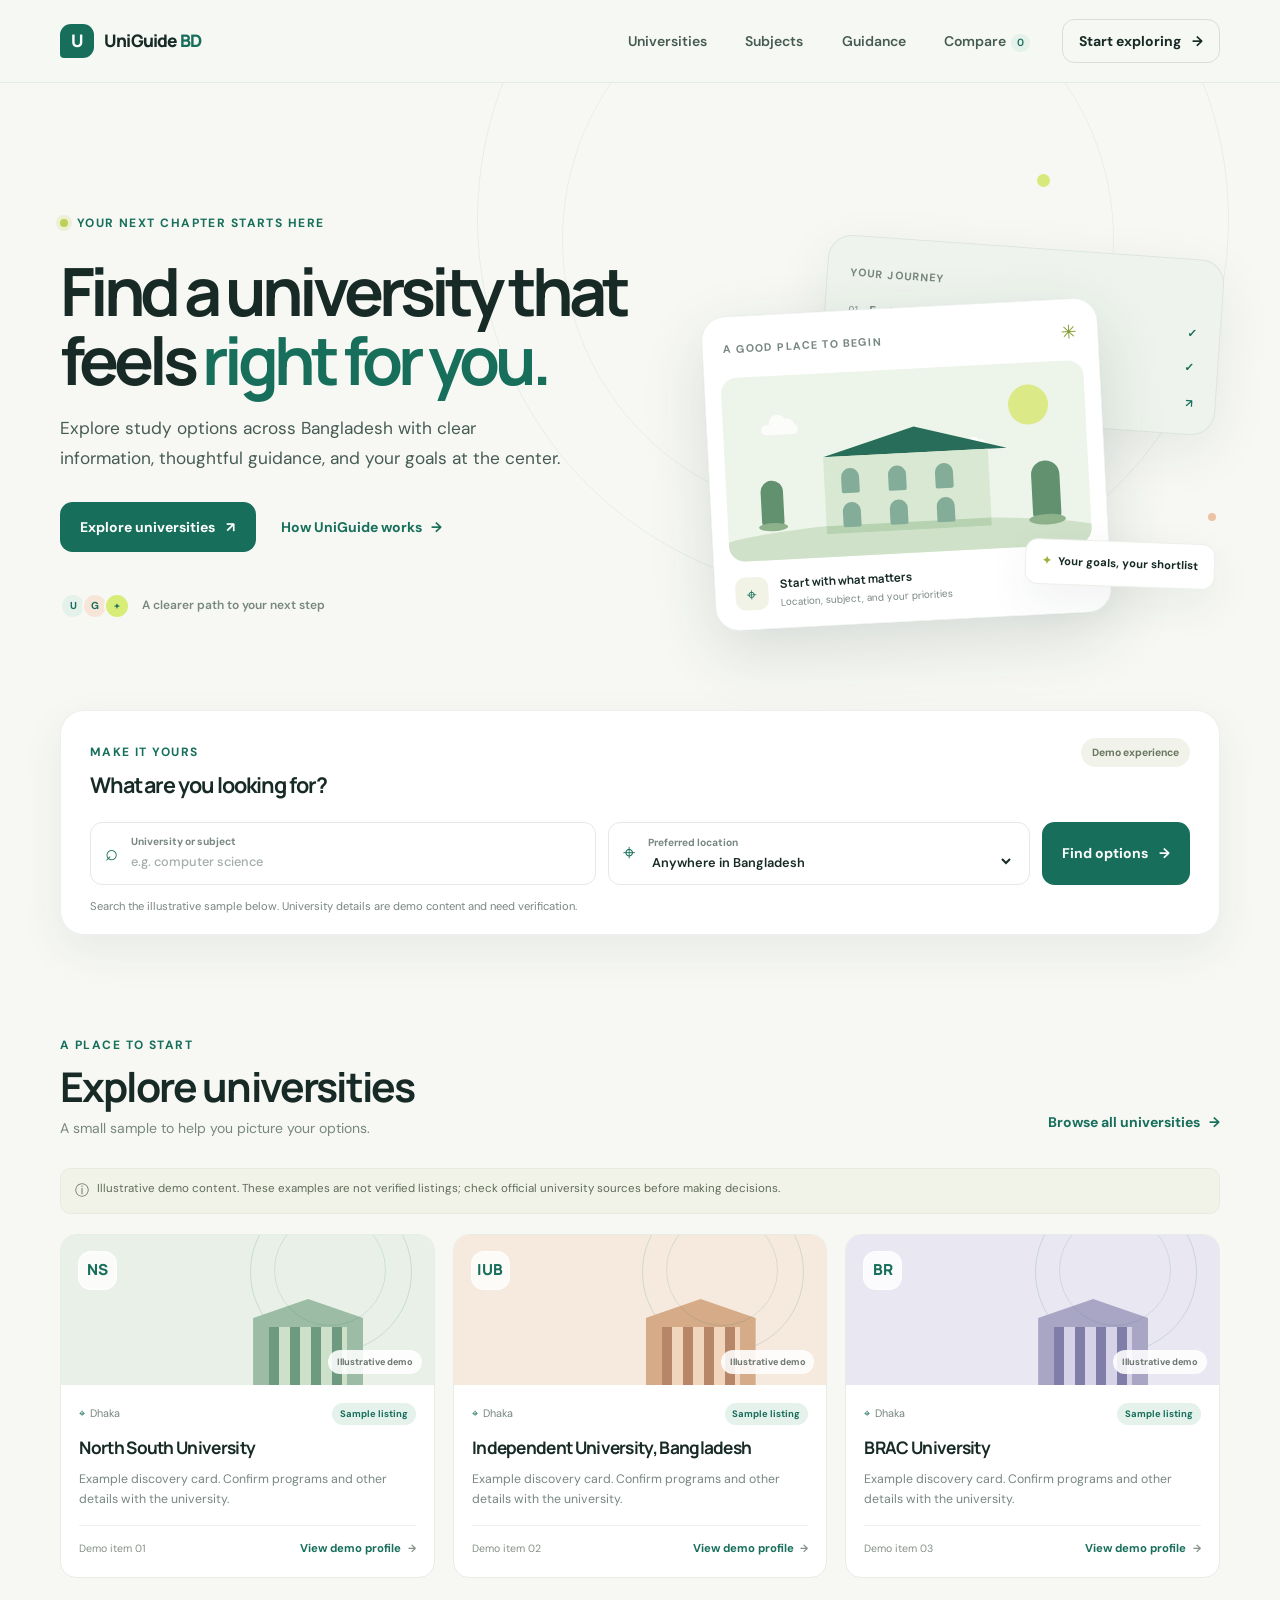
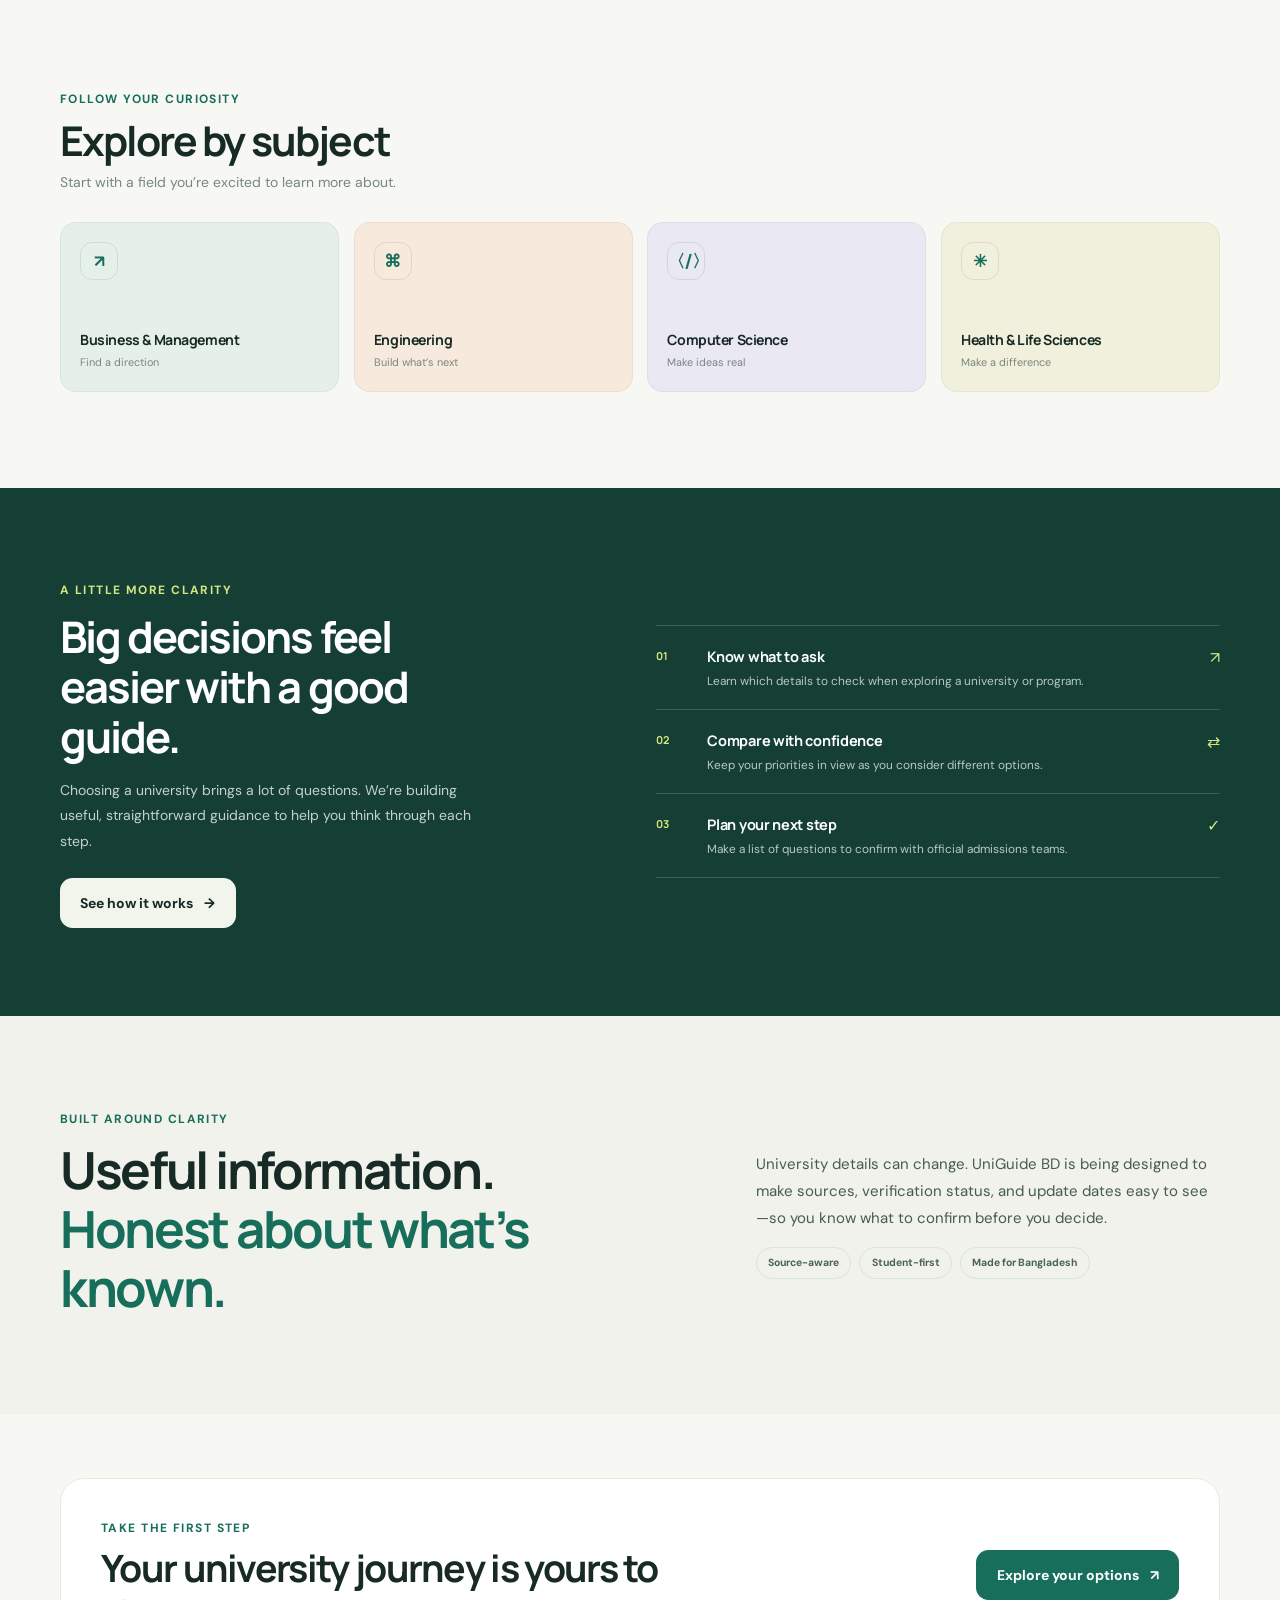
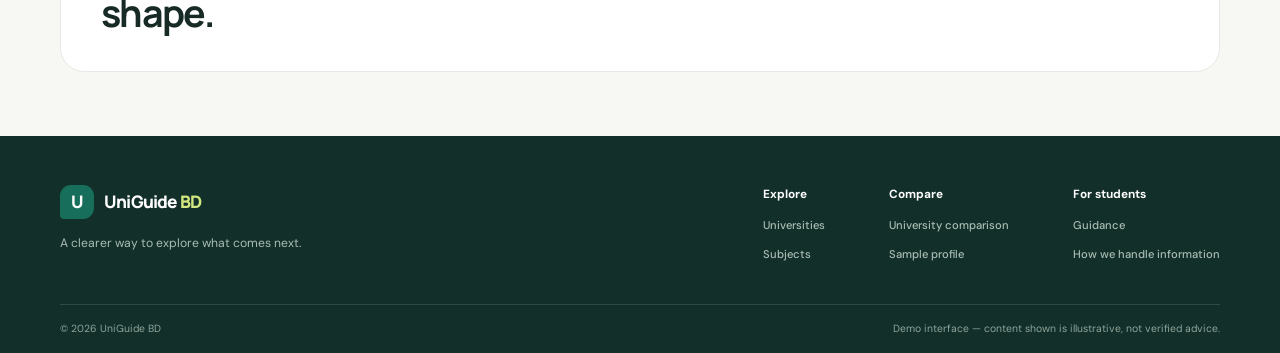
==== public/index.html @ fe30b43d "Build UniGuide BD public frontend Co-authored-by: Copilot <223556219+Copilot@users.noreply.github.co" ====
<!doctype html>
<html lang="en">
<head>
  <meta charset="utf-8">
  <meta name="viewport" content="width=device-width, initial-scale=1">
  <meta name="description" content="Explore Bangladesh private universities, compare study options, and find guidance for your next step.">
  <meta name="theme-color" content="#f7f8f4">
  <meta property="og:title" content="UniGuide BD — Find your university fit">
  <meta property="og:description" content="A clearer way to explore university and study options in Bangladesh.">
  <meta property="og:type" content="website">
  <title>UniGuide BD — Find your university fit</title>
  <link rel="preconnect" href="https://fonts.googleapis.com">
  <link rel="preconnect" href="https://fonts.gstatic.com" crossorigin>
  <link href="https://fonts.googleapis.com/css2?family=DM+Sans:wght@400;500;600;700&family=Manrope:wght@400;500;600;700;800&display=swap" rel="stylesheet">
  <link rel="stylesheet" href="assets/css/design-system.css">
  <link rel="stylesheet" href="assets/css/site.css">
  <script src="assets/js/shared.js" defer></script>
  <script src="assets/js/data.js" defer></script>
  <script src="assets/js/app.js" defer></script>
</head>
<body>
  <a class="skip-link" href="#main">Skip to content</a>
  <header class="site-header">
    <div class="container header-inner">
      <a class="brand" href="index.html" aria-label="UniGuide BD home">
        <span class="brand-mark" aria-hidden="true">U</span>
        <span>UniGuide<span class="brand-country"> BD</span></span>
      </a>
      <button class="menu-toggle" type="button" aria-expanded="false" aria-controls="primary-nav">
        <span class="sr-only">Toggle navigation</span>
        <span class="menu-lines" aria-hidden="true"></span>
      </button>
      <nav class="primary-nav" id="primary-nav" aria-label="Main navigation">
        <a href="universities.html">Universities</a>
        <a href="#subjects">Subjects</a>
        <a href="#guidance">Guidance</a>
        <a href="compare.html">Compare <span class="compare-count" data-compare-count>0</span></a>
      </nav>
      <a class="button button-small button-outline header-action" href="universities.html">Start exploring <span aria-hidden="true">→</span></a>
    </div>
  </header>

  <main id="main">
    <section class="hero">
      <div class="hero-orb hero-orb-one" aria-hidden="true"></div>
      <div class="hero-orb hero-orb-two" aria-hidden="true"></div>
      <div class="container hero-layout">
        <div class="hero-copy">
          <div class="eyebrow"><span class="eyebrow-dot"></span> Your next chapter starts here</div>
          <h1>Find a university that feels <span>right for you.</span></h1>
          <p class="hero-description">Explore study options across Bangladesh with clear information, thoughtful guidance, and your goals at the center.</p>
          <div class="hero-actions">
            <a class="button button-primary" href="universities.html">Explore universities <span aria-hidden="true">↗</span></a>
            <a class="text-link" href="#guidance">How UniGuide works <span aria-hidden="true">→</span></a>
          </div>
          <div class="hero-note">
            <span class="avatar-stack" aria-hidden="true"><i>U</i><i>G</i><i>+</i></span>
            <span>A clearer path to your next step</span>
          </div>
        </div>
        <div class="hero-visual" aria-label="Illustration of a student planning their university journey">
          <div class="visual-card visual-card-back">
            <span class="visual-label">Your journey</span>
            <div class="journey-step"><span class="step-number">01</span><span>Explore options</span><span class="step-check">✓</span></div>
            <div class="journey-step"><span class="step-number">02</span><span>Compare your fit</span><span class="step-check">✓</span></div>
            <div class="journey-step journey-step-current"><span class="step-number">03</span><span>Plan your next move</span><span class="step-arrow">↗</span></div>
          </div>
          <div class="visual-card visual-card-front">
            <div class="visual-topline"><span class="visual-label">A good place to begin</span><span class="sparkle" aria-hidden="true">✳</span></div>
            <div class="campus-art" aria-hidden="true">
              <div class="sun"></div><div class="cloud cloud-one"></div><div class="cloud cloud-two"></div>
              <div class="building"><div class="building-roof"></div><div class="building-main"><i></i><i></i><i></i><i></i><i></i><i></i></div></div>
              <div class="tree tree-one"></div><div class="tree tree-two"></div><div class="ground"></div>
            </div>
            <div class="visual-caption"><span class="caption-icon" aria-hidden="true">⌖</span><span><strong>Start with what matters</strong><small>Location, subject, and your priorities</small></span></div>
          </div>
          <div class="floating-note"><span aria-hidden="true">✦</span> Your goals, your shortlist</div>
        </div>
      </div>
    </section>

    <section class="search-section" id="discover" aria-labelledby="search-title">
      <div class="container">
        <form class="search-panel" id="discovery-search">
          <div class="search-heading">
            <div><span class="section-kicker">Make it yours</span><h2 id="search-title">What are you looking for?</h2></div>
            <span class="demo-badge">Demo experience</span>
          </div>
          <div class="search-fields">
            <label class="search-field">
              <span class="field-icon" aria-hidden="true">⌕</span>
              <span class="field-content"><span class="field-label">University or subject</span><input id="query" name="query" type="search" placeholder="e.g. computer science" autocomplete="off"></span>
            </label>
            <label class="search-field">
              <span class="field-icon" aria-hidden="true">⌖</span>
              <span class="field-content"><span class="field-label">Preferred location</span>
                <select id="location" name="location">
                  <option value="">Anywhere in Bangladesh</option>
                  <option value="Dhaka">Dhaka</option>
                  <option value="Chattogram">Chattogram</option>
                  <option value="Sylhet">Sylhet</option>
                </select>
              </span>
            </label>
            <button class="button button-primary search-submit" type="submit">Find options <span aria-hidden="true">→</span></button>
          </div>
          <p class="search-helper" id="search-status" role="status">Search the illustrative sample below. University details are demo content and need verification.</p>
        </form>
      </div>
    </section>

    <section class="section universities-section" aria-labelledby="universities-title">
      <div class="container">
        <div class="section-heading">
          <div><span class="section-kicker">A place to start</span><h2 id="universities-title">Explore universities</h2><p>A small sample to help you picture your options.</p></div>
          <a class="text-link" href="universities.html">Browse all universities <span aria-hidden="true">→</span></a>
        </div>
        <div class="demo-notice"><span aria-hidden="true">ⓘ</span> <span>Illustrative demo content. These examples are not verified listings; check official university sources before making decisions.</span></div>
        <div class="university-grid" id="university-list" aria-live="polite"></div>
        <div class="empty-state" id="empty-state" hidden>
          <span class="empty-icon" aria-hidden="true">⌕</span><h3>No sample options match yet</h3><p>Try a different search or clear the location filter.</p>
          <button class="button button-outline" id="clear-search" type="button">Clear search</button>
        </div>
      </div>
    </section>

    <section class="section subjects-section" id="subjects" aria-labelledby="subjects-title">
      <div class="container">
        <div class="section-heading">
          <div><span class="section-kicker">Follow your curiosity</span><h2 id="subjects-title">Explore by subject</h2><p>Start with a field you’re excited to learn more about.</p></div>
        </div>
        <div class="subject-grid">
          <a class="subject-card subject-mint" href="#discover" data-subject="Business"><span class="subject-icon" aria-hidden="true">↗</span><span><strong>Business &amp; Management</strong><small>Find a direction</small></span><span class="subject-arrow" aria-hidden="true">→</span></a>
          <a class="subject-card subject-peach" href="#discover" data-subject="Engineering"><span class="subject-icon" aria-hidden="true">⌘</span><span><strong>Engineering</strong><small>Build what’s next</small></span><span class="subject-arrow" aria-hidden="true">→</span></a>
          <a class="subject-card subject-lavender" href="#discover" data-subject="Computer Science"><span class="subject-icon" aria-hidden="true">〈/〉</span><span><strong>Computer Science</strong><small>Make ideas real</small></span><span class="subject-arrow" aria-hidden="true">→</span></a>
          <a class="subject-card subject-yellow" href="#discover" data-subject="Health"><span class="subject-icon" aria-hidden="true">✳</span><span><strong>Health &amp; Life Sciences</strong><small>Make a difference</small></span><span class="subject-arrow" aria-hidden="true">→</span></a>
        </div>
      </div>
    </section>

    <section class="guidance-section" id="guidance">
      <div class="container guidance-layout">
        <div class="guidance-copy"><span class="section-kicker">A little more clarity</span><h2>Big decisions feel easier with a good guide.</h2><p>Choosing a university brings a lot of questions. We’re building useful, straightforward guidance to help you think through each step.</p><a class="button button-light" href="#about">See how it works <span aria-hidden="true">→</span></a></div>
        <div class="guidance-points">
          <article class="guidance-point"><span class="point-number">01</span><div><h3>Know what to ask</h3><p>Learn which details to check when exploring a university or program.</p></div><span class="point-symbol" aria-hidden="true">↗</span></article>
          <article class="guidance-point"><span class="point-number">02</span><div><h3>Compare with confidence</h3><p>Keep your priorities in view as you consider different options.</p></div><span class="point-symbol" aria-hidden="true">⇄</span></article>
          <article class="guidance-point"><span class="point-number">03</span><div><h3>Plan your next step</h3><p>Make a list of questions to confirm with official admissions teams.</p></div><span class="point-symbol" aria-hidden="true">✓</span></article>
        </div>
      </div>
    </section>

    <section class="trust-section" id="about">
      <div class="container trust-layout">
        <div><span class="section-kicker">Built around clarity</span><h2>Useful information.<br><span>Honest about what’s known.</span></h2></div>
        <div class="trust-copy"><p>University details can change. UniGuide BD is being designed to make sources, verification status, and update dates easy to see—so you know what to confirm before you decide.</p><div class="trust-tags"><span>Source-aware</span><span>Student-first</span><span>Made for Bangladesh</span></div></div>
      </div>
    </section>

    <section class="closing-cta">
      <div class="container closing-inner"><div><span class="section-kicker">Take the first step</span><h2>Your university journey is yours to shape.</h2></div><a class="button button-primary" href="universities.html">Explore your options <span aria-hidden="true">↗</span></a></div>
    </section>
  </main>

  <footer class="site-footer">
    <div class="container footer-main">
      <div class="footer-brand"><a class="brand brand-light" href="index.html"><span class="brand-mark" aria-hidden="true">U</span><span>UniGuide<span class="brand-country"> BD</span></span></a><p>A clearer way to explore what comes next.</p></div>
      <div class="footer-links"><div><strong>Explore</strong><a href="universities.html">Universities</a><a href="#subjects">Subjects</a></div><div><strong>Compare</strong><a href="compare.html">University comparison</a><a href="university.html?id=nsu">Sample profile</a></div><div><strong>For students</strong><a href="#guidance">Guidance</a><a href="#about">How we handle information</a></div></div>
    </div>
    <div class="container footer-bottom"><span>© <span id="current-year"></span> UniGuide BD</span><span>Demo interface — content shown is illustrative, not verified advice.</span></div>
  </footer>
</body>
</html>
---- public/assets/css/design-system.css ----
:root {
  color-scheme: light;
  --color-ink: #172a26;
  --color-ink-soft: #475b55;
  --color-muted: #788780;
  --color-paper: #f7f8f4;
  --color-surface: #ffffff;
  --color-line: #e5e9e3;
  --color-primary: #176f5b;
  --color-primary-dark: #105544;
  --color-primary-soft: #e5f1eb;
  --color-accent: #d7ed77;
  --color-peach: #f7e5d7;
  --color-lavender: #e8e5f5;
  --font-body: "DM Sans", "Segoe UI", sans-serif;
  --font-heading: "Manrope", "Segoe UI", sans-serif;
  --text-xs: 0.75rem;
  --text-sm: 0.875rem;
  --text-md: 1rem;
  --text-lg: 1.125rem;
  --space-1: 0.25rem;
  --space-2: 0.5rem;
  --space-3: 0.75rem;
  --space-4: 1rem;
  --space-5: 1.25rem;
  --space-6: 1.5rem;
  --space-8: 2rem;
  --space-10: 2.5rem;
  --space-12: 3rem;
  --space-16: 4rem;
  --space-20: 5rem;
  --radius-sm: 0.65rem;
  --radius-md: 1rem;
  --radius-lg: 1.5rem;
  --radius-xl: 2rem;
  --radius-pill: 999px;
  --shadow-card: 0 16px 45px rgba(27, 55, 45, 0.07);
  --shadow-float: 0 22px 65px rgba(25, 55, 43, 0.14);
  --content-width: 1160px;
  --breakpoint-tablet: 800px;
  --breakpoint-mobile: 560px;
}

* { box-sizing: border-box; }

html {
  scroll-behavior: smooth;
  scroll-padding-top: 6rem;
}

body {
  margin: 0;
  background: var(--color-paper);
  color: var(--color-ink);
  font-family: var(--font-body);
  font-size: var(--text-md);
  line-height: 1.6;
  -webkit-font-smoothing: antialiased;
}

button, input, select { font: inherit; }
button, a, input, select { -webkit-tap-highlight-color: transparent; }
a { color: inherit; text-decoration: none; }
button { color: inherit; }
img, svg { display: block; max-width: 100%; }
h1, h2, h3, p { margin-top: 0; }
h1, h2, h3 { font-family: var(--font-heading); letter-spacing: -0.045em; }

:focus-visible {
  outline: 3px solid #d09135;
  outline-offset: 3px;
}

::selection { background: var(--color-accent); color: var(--color-ink); }

@media (prefers-reduced-motion: reduce) {
  *, *::before, *::after {
    scroll-behavior: auto !important;
    animation-duration: 0.01ms !important;
    animation-iteration-count: 1 !important;
    transition-duration: 0.01ms !important;
  }
}
---- public/assets/css/site.css ----
.container { width: min(var(--content-width), calc(100% - 3rem)); margin: 0 auto; }
.sr-only { position: absolute; width: 1px; height: 1px; padding: 0; margin: -1px; overflow: hidden; clip: rect(0, 0, 0, 0); white-space: nowrap; border: 0; }
.skip-link { position: fixed; z-index: 20; top: 0.75rem; left: 0.75rem; padding: 0.7rem 1rem; background: var(--color-ink); color: white; border-radius: var(--radius-sm); transform: translateY(-160%); }
.skip-link:focus { transform: translateY(0); }

.site-header { position: relative; z-index: 5; border-bottom: 1px solid rgba(30, 63, 50, 0.07); background: rgba(247, 248, 244, 0.94); }
.header-inner { min-height: 82px; display: flex; align-items: center; justify-content: space-between; gap: 2rem; }
.brand { display: inline-flex; align-items: center; gap: 0.62rem; color: var(--color-ink); font-family: var(--font-heading); font-weight: 800; font-size: 1.08rem; letter-spacing: -0.045em; white-space: nowrap; }
.brand-mark { width: 34px; height: 34px; display: grid; place-items: center; background: var(--color-primary); color: white; border-radius: 11px 11px 11px 4px; font-size: 1.08rem; }
.brand-country { color: var(--color-primary); }
.primary-nav { display: flex; align-items: center; gap: clamp(1.3rem, 3vw, 2.65rem); margin-left: auto; }
.primary-nav a, .footer-links a { color: var(--color-ink-soft); font-size: var(--text-sm); font-weight: 600; transition: color 160ms ease; }
.primary-nav a:hover, .footer-links a:hover { color: var(--color-primary); }
.button { min-height: 50px; display: inline-flex; align-items: center; justify-content: center; gap: 0.7rem; border: 1px solid transparent; border-radius: 0.78rem; padding: 0.8rem 1.2rem; font-size: var(--text-sm); font-weight: 700; transition: transform 160ms ease, background 160ms ease, border-color 160ms ease; cursor: pointer; }
.button:hover { transform: translateY(-2px); }
.button-small { min-height: 42px; padding: 0.6rem 1rem; }
.button-primary { background: var(--color-primary); color: white; }
.button-primary:hover { background: var(--color-primary-dark); }
.button-outline { border-color: #d7dfd8; background: transparent; color: var(--color-ink); }
.button-outline:hover { border-color: var(--color-primary); background: white; }
.button-light { background: #f1f5eb; color: var(--color-ink); }
.button-light:hover { background: white; }
.menu-toggle { display: none; }

.hero { position: relative; overflow: hidden; padding: clamp(4.5rem, 9vw, 7.7rem) 0 5.4rem; }
.hero::before { position: absolute; top: -240px; right: 4%; width: 750px; height: 750px; border: 1px solid rgba(23, 111, 91, 0.08); border-radius: 50%; content: ""; }
.hero::after { position: absolute; top: -120px; right: 13%; width: 550px; height: 550px; border: 1px solid rgba(23, 111, 91, 0.07); border-radius: 50%; content: ""; }
.hero-orb { position: absolute; border-radius: 50%; pointer-events: none; }
.hero-orb-one { top: 14%; right: 18%; width: 13px; height: 13px; background: #d6e97a; }
.hero-orb-two { top: 66%; right: 5%; width: 8px; height: 8px; background: #ecc3a5; }
.hero-layout { position: relative; z-index: 1; display: grid; grid-template-columns: 1fr 0.9fr; align-items: center; gap: 5%; }
.hero-copy { max-width: 590px; padding: 0.7rem 0 1.8rem; }
.eyebrow, .section-kicker { color: var(--color-primary); font-size: var(--text-xs); font-weight: 700; letter-spacing: 0.12em; text-transform: uppercase; }
.eyebrow { display: inline-flex; align-items: center; gap: 0.55rem; margin-bottom: 1.45rem; }
.eyebrow-dot { width: 8px; height: 8px; border-radius: 50%; background: #bdcf54; box-shadow: 0 0 0 4px rgba(189, 207, 84, 0.2); }
.hero h1 { max-width: 660px; margin-bottom: 1.15rem; font-size: clamp(3rem, 5.2vw, 5rem); font-weight: 700; line-height: 1.04; letter-spacing: -0.075em; }
.hero h1 span { color: var(--color-primary); }
.hero-description { max-width: 510px; margin-bottom: 1.8rem; color: var(--color-ink-soft); font-size: 1.08rem; line-height: 1.75; }
.hero-actions { display: flex; flex-wrap: wrap; align-items: center; gap: 1.6rem; }
.text-link { display: inline-flex; align-items: center; gap: 0.55rem; color: var(--color-primary); font-size: var(--text-sm); font-weight: 700; }
.text-link span, .button span { transition: transform 160ms ease; }
.text-link:hover span, .button:hover span { transform: translateX(3px); }
.hero-note { display: flex; align-items: center; gap: 0.75rem; margin-top: 2.55rem; color: var(--color-muted); font-size: var(--text-xs); font-weight: 600; }
.avatar-stack { display: flex; padding-left: 4px; }
.avatar-stack i { width: 26px; height: 26px; display: grid; place-items: center; margin-left: -4px; border: 2px solid var(--color-paper); border-radius: 50%; background: var(--color-primary-soft); color: var(--color-primary); font-size: 0.63rem; font-style: normal; font-weight: 700; }
.avatar-stack i:nth-child(2) { background: var(--color-peach); }
.avatar-stack i:nth-child(3) { background: var(--color-accent); }

.hero-visual { position: relative; min-height: 430px; display: grid; place-items: center; }
.visual-card { position: absolute; border: 1px solid rgba(30, 63, 50, 0.08); border-radius: var(--radius-lg); background: white; box-shadow: var(--shadow-float); }
.visual-card-back { z-index: 0; top: 9%; right: 0; width: 76%; padding: 1.4rem 1.4rem 1.3rem; transform: rotate(4deg); background: #eef4ed; box-shadow: 0 18px 55px rgba(25, 55, 43, 0.08); }
.visual-label { color: var(--color-muted); font-size: 0.68rem; font-weight: 700; letter-spacing: 0.1em; text-transform: uppercase; }
.journey-step { display: flex; align-items: center; gap: 0.7rem; margin-top: 1.05rem; color: #64746d; font-size: 0.72rem; font-weight: 600; }
.step-number { color: #96a39d; font-family: var(--font-heading); font-size: 0.62rem; }
.step-check { margin-left: auto; color: var(--color-primary); }
.journey-step-current { color: var(--color-ink); }
.step-arrow { margin-left: auto; color: var(--color-primary); }
.visual-card-front { z-index: 1; top: 23%; left: 2%; width: 76%; overflow: hidden; transform: rotate(-3deg); }
.visual-topline { display: flex; align-items: center; justify-content: space-between; padding: 1.1rem 1.25rem 0; }
.sparkle { color: #829b30; font-size: 1.2rem; }
.campus-art { position: relative; height: 184px; overflow: hidden; margin: 0.8rem 1rem 0; border-radius: 1rem; background: #edf4e9; }
.sun { position: absolute; top: 22px; right: 37px; width: 40px; height: 40px; border-radius: 50%; background: #dce987; }
.cloud { position: absolute; z-index: 1; width: 37px; height: 10px; border-radius: 10px; background: #fff; opacity: 0.84; }
.cloud::before, .cloud::after { position: absolute; bottom: 3px; border-radius: 50%; background: inherit; content: ""; }
.cloud::before { left: 8px; width: 17px; height: 17px; }
.cloud::after { left: 20px; width: 13px; height: 13px; }
.cloud-one { top: 49px; left: 38px; }.cloud-two { top: 77px; right: 93px; transform: scale(.7); }
.building { position: absolute; z-index: 2; bottom: 23px; left: 50%; width: 165px; transform: translateX(-50%); }
.building-roof { width: 0; height: 0; margin: 0 auto; border-right: 92px solid transparent; border-bottom: 26px solid #276d59; border-left: 92px solid transparent; }
.building-main { display: grid; grid-template-columns: repeat(3, 1fr); gap: 9px; padding: 12px 17px 0; height: 77px; background: #d9e8d2; border-bottom: 8px solid #b6d2b0; }
.building-main i { width: 18px; height: 25px; border-radius: 10px 10px 2px 2px; background: #84ad99; }
.tree { position: absolute; z-index: 3; bottom: 30px; width: 27px; height: 54px; border-radius: 18px 18px 5px 5px; background: #62916f; }
.tree::after { position: absolute; bottom: -7px; left: -4px; width: 35px; height: 10px; border-radius: 50%; background: #8db18b; content: ""; }
.tree-one { left: 32px; transform: scale(.83); }.tree-two { right: 30px; transform: scale(1.05); }
.ground { position: absolute; right: -5%; bottom: -12px; left: -5%; height: 45px; border-radius: 50%; background: #cfe2c9; }
.visual-caption { display: flex; align-items: center; gap: 0.75rem; padding: 0.9rem 1.25rem 1.05rem; }
.caption-icon { width: 33px; height: 33px; display: grid; place-items: center; border-radius: 10px; background: #f0f3e5; color: var(--color-primary); font-size: 1.1rem; }
.visual-caption strong, .visual-caption small { display: block; }
.visual-caption strong { font-family: var(--font-heading); font-size: 0.72rem; }
.visual-caption small { margin-top: 0.12rem; color: var(--color-muted); font-size: 0.62rem; }
.floating-note { position: absolute; z-index: 2; right: 1%; bottom: 12%; padding: 0.8rem 1rem; border: 1px solid #edf0e9; border-radius: 0.8rem; background: white; box-shadow: var(--shadow-card); font-size: 0.7rem; font-weight: 700; transform: rotate(2deg); }
.floating-note span { margin-right: 0.25rem; color: #9ab13c; }

.search-section { position: relative; z-index: 2; margin-top: -1.5rem; }
.search-panel { padding: 1.7rem 1.8rem 1.15rem; border: 1px solid rgba(27, 63, 48, 0.08); border-radius: var(--radius-lg); background: white; box-shadow: var(--shadow-card); }
.search-heading { display: flex; align-items: flex-start; justify-content: space-between; gap: 1rem; margin-bottom: 1.2rem; }
.search-heading h2 { margin: 0.25rem 0 0; font-size: 1.35rem; letter-spacing: -0.05em; }
.demo-badge { padding: 0.38rem 0.7rem; border-radius: var(--radius-pill); background: #f1f3eb; color: #69775f; font-size: 0.65rem; font-weight: 700; }
.search-fields { display: grid; grid-template-columns: 1.2fr 1fr auto; align-items: stretch; gap: 0.75rem; }
.search-field { display: flex; align-items: center; gap: 0.8rem; min-width: 0; padding: 0.72rem 0.9rem; border: 1px solid var(--color-line); border-radius: 0.75rem; }
.search-field:focus-within { border-color: var(--color-primary); box-shadow: 0 0 0 3px rgba(23, 111, 91, 0.1); }
.field-icon { color: var(--color-primary); font-size: 1.35rem; line-height: 1; }
.field-content { display: grid; min-width: 0; flex: 1; }
.field-label { color: var(--color-muted); font-size: 0.64rem; font-weight: 700; }
.field-content input, .field-content select { width: 100%; min-width: 0; padding: 0.1rem 0 0; border: 0; outline: 0; background: transparent; color: var(--color-ink); font-size: 0.8rem; font-weight: 600; }
.field-content input::placeholder { color: #a4aea7; font-weight: 500; }
.search-submit { min-width: 145px; }
.search-helper { margin: 0.8rem 0 0; color: var(--color-muted); font-size: 0.7rem; }

.section { padding: 6rem 0; }
.section-heading { display: flex; align-items: end; justify-content: space-between; gap: 2rem; margin-bottom: 1.8rem; }
.section-heading h2, .trust-section h2 { margin: 0.35rem 0 0.45rem; font-size: clamp(2rem, 3.2vw, 2.8rem); line-height: 1.15; }
.section-heading p { margin: 0; color: var(--color-muted); font-size: var(--text-sm); }
.section-heading > .text-link { margin-bottom: 0.35rem; }
.demo-notice { display: flex; align-items: flex-start; gap: 0.55rem; margin: 0 0 1.25rem; padding: 0.7rem 0.85rem; border: 1px solid #e8ebdf; border-radius: var(--radius-sm); background: #f1f3e9; color: #606d59; font-size: 0.72rem; }
.demo-notice > span:first-child { font-size: 0.85rem; }
.university-grid { display: grid; grid-template-columns: repeat(3, minmax(0, 1fr)); gap: 1.1rem; }
.university-card { overflow: hidden; border: 1px solid #e8ece6; border-radius: var(--radius-md); background: white; transition: transform 180ms ease, box-shadow 180ms ease; }
.university-card:hover { transform: translateY(-4px); box-shadow: var(--shadow-card); }
.card-art { position: relative; height: 150px; overflow: hidden; background: #e8f0e7; }
.card-art::before, .card-art::after { position: absolute; border-radius: 50%; content: ""; }
.card-art::before { top: -44px; right: 22px; width: 160px; height: 160px; border: 1px solid rgba(23, 111, 91, 0.15); }
.card-art::after { top: -21px; right: 48px; width: 110px; height: 110px; border: 1px solid rgba(23, 111, 91, 0.12); }
.card-art-artifact { position: absolute; right: 19%; bottom: 0; width: 110px; height: 86px; background: #9dbca5; clip-path: polygon(50% 0, 100% 22%, 100% 100%, 0 100%, 0 22%); }
.card-art-artifact::after { position: absolute; inset: 28px 16px 0; background: repeating-linear-gradient(90deg, #6e9a80 0 10px, #cce0ca 10px 21px); content: ""; }
.card-art-2 { background: #f5eadd; }.card-art-2 .card-art-artifact { background: #d5ab88; }.card-art-2 .card-art-artifact::after { background: repeating-linear-gradient(90deg, #b78567 0 10px, #f1d6bd 10px 21px); }
.card-art-3 { background: #e9e7f2; }.card-art-3 .card-art-artifact { background: #a9a5c5; }.card-art-3 .card-art-artifact::after { background: repeating-linear-gradient(90deg, #817da9 0 10px, #d6d3e8 10px 21px); }
.card-monogram { position: absolute; z-index: 1; top: 16px; left: 17px; width: 39px; height: 39px; display: grid; place-items: center; border: 1px solid rgba(255,255,255,.7); border-radius: 13px; background: rgba(255,255,255,.8); color: var(--color-primary); font-family: var(--font-heading); font-size: 0.95rem; font-weight: 800; }
.card-demo-label { position: absolute; right: 12px; bottom: 11px; z-index: 1; padding: 0.3rem 0.55rem; border-radius: var(--radius-pill); background: rgba(255,255,255,.88); color: #6b756e; font-size: 0.57rem; font-weight: 700; }
.card-body { padding: 1.1rem 1.15rem 1.2rem; }
.card-meta { display: flex; align-items: center; justify-content: space-between; gap: 0.5rem; margin-bottom: 0.55rem; color: var(--color-muted); font-size: 0.68rem; }
.card-location { display: inline-flex; align-items: center; gap: 0.3rem; }
.card-location::before { color: var(--color-primary); content: "⌖"; }
.card-tag { padding: 0.24rem 0.48rem; border-radius: var(--radius-pill); background: var(--color-primary-soft); color: var(--color-primary); font-size: 0.59rem; font-weight: 700; }
.card-body h3 { margin: 0 0 0.5rem; font-size: 1.08rem; letter-spacing: -0.04em; }
.card-body p { min-height: 2.5em; margin: 0; color: var(--color-muted); font-size: 0.77rem; }
.card-footer { display: flex; align-items: center; justify-content: space-between; margin-top: 1rem; padding-top: 0.85rem; border-top: 1px solid #edf0eb; }
.card-footer span { color: #859087; font-size: 0.66rem; }
.card-footer a { display: inline-flex; align-items: center; gap: 0.4rem; color: var(--color-primary); font-size: 0.71rem; font-weight: 700; }
.card-footer a:hover { text-decoration: underline; }
.empty-state { padding: 3rem 1rem; text-align: center; }
.empty-icon { width: 44px; height: 44px; display: grid; place-items: center; margin: 0 auto 1rem; border-radius: 50%; background: var(--color-primary-soft); color: var(--color-primary); font-size: 1.3rem; }
.empty-state h3 { margin-bottom: 0.4rem; font-size: 1.2rem; }
.empty-state p { margin-bottom: 1rem; color: var(--color-muted); font-size: var(--text-sm); }

.subjects-section { padding-top: 0.7rem; }
.subject-grid { display: grid; grid-template-columns: repeat(4, minmax(0, 1fr)); gap: 0.9rem; }
.subject-card { position: relative; min-height: 170px; display: flex; flex-direction: column; align-items: flex-start; justify-content: space-between; padding: 1.2rem; border: 1px solid rgba(31, 65, 50, 0.06); border-radius: var(--radius-md); transition: transform 180ms ease, box-shadow 180ms ease; }
.subject-card:hover { transform: translateY(-4px); box-shadow: var(--shadow-card); }
.subject-mint { background: #e5f0e8; }.subject-peach { background: #f7e9dc; }.subject-lavender { background: #eae8f3; }.subject-yellow { background: #f1f0dc; }
.subject-icon { width: 38px; height: 38px; display: grid; place-items: center; border: 1px solid rgba(23, 42, 38, .1); border-radius: 12px; color: var(--color-primary); font-size: 1.05rem; font-weight: 700; }
.subject-card strong, .subject-card small { display: block; }
.subject-card strong { font-family: var(--font-heading); font-size: 0.88rem; letter-spacing: -0.03em; }
.subject-card small { margin-top: 0.2rem; color: var(--color-muted); font-size: 0.68rem; }
.subject-arrow { position: absolute; align-self: flex-end; color: var(--color-primary); opacity: 0; transform: translateX(-5px); transition: all 160ms ease; }
.subject-card:hover .subject-arrow { opacity: 1; transform: translateX(0); }

.guidance-section { padding: 5.5rem 0; background: #153e35; color: white; }
.guidance-layout { display: grid; grid-template-columns: 0.85fr 1fr; gap: 10%; align-items: center; }
.guidance-copy .section-kicker { color: #d3e781; }
.guidance-copy h2 { max-width: 440px; margin: 0.65rem 0 1rem; font-size: clamp(2rem, 3.4vw, 3.05rem); line-height: 1.15; }
.guidance-copy p { max-width: 430px; margin-bottom: 1.5rem; color: #c4d2cc; font-size: var(--text-sm); line-height: 1.8; }
.guidance-points { border-top: 1px solid rgba(255,255,255,.16); }
.guidance-point { display: grid; grid-template-columns: 38px 1fr 25px; align-items: start; gap: 0.85rem; padding: 1.15rem 0; border-bottom: 1px solid rgba(255,255,255,.16); }
.point-number { padding-top: 0.13rem; color: #d3e781; font-family: var(--font-heading); font-size: 0.68rem; font-weight: 700; }
.guidance-point h3 { margin: 0 0 0.25rem; font-size: 0.91rem; letter-spacing: -0.02em; }
.guidance-point p { margin: 0; color: #b7c9c1; font-size: 0.74rem; }
.point-symbol { color: #d3e781; text-align: right; }

.trust-section { padding: 5.6rem 0; background: #f0f2eb; }
.trust-layout { display: grid; grid-template-columns: 1fr 0.8fr; align-items: center; gap: 10%; }
.trust-section h2 { margin-top: 0.6rem; font-size: clamp(2.1rem, 4vw, 3.35rem); }
.trust-section h2 span { color: var(--color-primary); }
.trust-copy p { color: var(--color-ink-soft); font-size: 0.94rem; line-height: 1.8; }
.trust-tags { display: flex; flex-wrap: wrap; gap: 0.5rem; }
.trust-tags span { padding: 0.42rem 0.7rem; border: 1px solid #dce3d8; border-radius: var(--radius-pill); color: #4b6257; font-size: 0.65rem; font-weight: 700; }
.closing-cta { padding: 4rem 0; }
.closing-inner { display: flex; align-items: center; justify-content: space-between; gap: 2rem; padding: 2.2rem 2.5rem; border: 1px solid #e7eae3; border-radius: var(--radius-lg); background: white; }
.closing-inner h2 { max-width: 600px; margin: 0.35rem 0 0; font-size: clamp(1.6rem, 3vw, 2.35rem); line-height: 1.2; }

.site-footer { padding: 3.1rem 0 1rem; background: #122f29; color: white; }
.footer-main { display: flex; justify-content: space-between; gap: 3rem; padding-bottom: 2.5rem; }
.brand-light { color: white; }.brand-light .brand-country { color: #d3e781; }
.footer-brand p { margin: 0.9rem 0 0; color: #a9bdb4; font-size: 0.76rem; }
.footer-links { display: flex; gap: clamp(2rem, 5vw, 5.5rem); }
.footer-links > div { display: grid; align-content: start; gap: 0.65rem; }
.footer-links strong { margin-bottom: 0.18rem; font-size: 0.74rem; }
.footer-links a { color: #a9bdb4; font-size: 0.7rem; font-weight: 500; }
.footer-bottom { display: flex; justify-content: space-between; gap: 1rem; padding-top: 1rem; border-top: 1px solid rgba(255,255,255,.13); color: #8fa69c; font-size: 0.65rem; }

@media (max-width: 900px) {
  .hero-layout { grid-template-columns: 1.05fr 0.85fr; gap: 1%; }
  .hero-visual { min-height: 380px; }
  .hero h1 { font-size: clamp(2.8rem, 6vw, 4rem); }
  .university-grid { grid-template-columns: repeat(2, minmax(0, 1fr)); }
  .university-card:last-child { display: none; }
  .subject-grid { grid-template-columns: repeat(2, minmax(0, 1fr)); }
  .subject-card { min-height: 150px; }
  .guidance-layout, .trust-layout { gap: 6%; }
}
@media (max-width: 700px) {
  .container { width: min(100% - 2rem, var(--content-width)); }
  .header-inner { min-height: 70px; gap: 0.8rem; }
  .menu-toggle { width: 42px; height: 42px; display: grid; place-items: center; order: 3; border: 1px solid var(--color-line); border-radius: 12px; background: white; }
  .menu-lines, .menu-lines::before, .menu-lines::after { width: 17px; height: 2px; display: block; border-radius: 2px; background: var(--color-ink); }
  .menu-lines { position: relative; }.menu-lines::before, .menu-lines::after { position: absolute; left: 0; content: ""; }.menu-lines::before { top: -5px; }.menu-lines::after { top: 5px; }
  .primary-nav { position: absolute; top: calc(100% - 1px); right: 0; left: 0; display: none; padding: 0.7rem 1rem 1rem; border-bottom: 1px solid var(--color-line); background: var(--color-paper); }
  .primary-nav.is-open { display: grid; gap: 0; }
  .primary-nav a { padding: 0.75rem 0; }
  .header-action { margin-left: auto; }
  .hero { padding: 4rem 0 3.7rem; }
  .hero-layout { grid-template-columns: 1fr; }
  .hero-copy { padding: 0; }
  .hero h1 { max-width: 560px; font-size: clamp(2.8rem, 11vw, 4.1rem); }
  .hero-description { font-size: 0.98rem; }
  .hero-note { margin-top: 1.7rem; }
  .hero-visual { min-height: 350px; max-width: 480px; width: 100%; margin: 0 auto; }
  .visual-card-front { left: 3%; width: 77%; }
  .visual-card-back { right: 2%; }
  .floating-note { right: 0; bottom: 8%; }
  .search-section { margin-top: 0; }
  .search-panel { padding: 1.25rem; }
  .search-fields { grid-template-columns: 1fr; }
  .search-submit { min-height: 48px; }
  .section { padding: 4.5rem 0; }
  .section-heading { align-items: flex-start; flex-direction: column; gap: 0.8rem; margin-bottom: 1.25rem; }
  .section-heading > .text-link { margin: 0; }
  .university-card:last-child { display: block; }
  .guidance-section { padding: 4rem 0; }
  .guidance-layout, .trust-layout { grid-template-columns: 1fr; gap: 2.2rem; }
  .trust-section { padding: 4rem 0; }
  .closing-inner { align-items: flex-start; flex-direction: column; padding: 1.5rem; }
  .footer-main { flex-direction: column; gap: 2rem; }
  .footer-links { justify-content: space-between; gap: 1.3rem; }
}
@media (max-width: 480px) {
  .header-action { min-height: 38px; padding: 0.5rem 0.7rem; font-size: 0.7rem; }
  .brand { gap: 0.45rem; font-size: 0.95rem; }
  .brand-mark { width: 30px; height: 30px; }
  .hero-actions { gap: 1rem; }
  .hero-actions .button { width: 100%; }
  .hero-actions .text-link { margin: 0 auto; }
  .hero-visual { min-height: 310px; }
  .visual-card-back { top: 7%; width: 79%; padding: 1.1rem; }
  .visual-card-front { top: 22%; width: 84%; }
  .campus-art { height: 150px; }
  .building { transform: translateX(-50%) scale(.8); transform-origin: bottom; }
  .floating-note { right: -1%; bottom: 5%; font-size: 0.62rem; }
  .search-heading { align-items: flex-start; flex-direction: column; gap: 0.55rem; }
  .university-grid, .subject-grid { grid-template-columns: 1fr; }
  .card-art { height: 135px; }
  .subject-card { min-height: 135px; }
  .footer-links { display: grid; grid-template-columns: 1fr 1fr; gap: 1.4rem; }
  .footer-links > div:last-child { grid-column: 1 / -1; }
  .footer-bottom { flex-direction: column; }
}

.compare-count { min-width: 1.15rem; display: inline-grid; place-items: center; margin-left: 0.15rem; padding: 0.05rem 0.25rem; border-radius: var(--radius-pill); background: var(--color-primary-soft); color: var(--color-primary); font-size: 0.65rem; }
.primary-nav a[aria-current="page"] { color: var(--color-primary); }
.page-hero { position: relative; overflow: hidden; padding: 4.7rem 0 4.2rem; background: #edf2e9; }
.page-hero::after { position: absolute; top: -200px; right: 7%; width: 470px; height: 470px; border: 1px solid rgba(23, 111, 91, 0.12); border-radius: 50%; content: ""; }
.page-hero-inner { position: relative; z-index: 1; display: flex; align-items: end; justify-content: space-between; gap: 2rem; }
.page-hero h1 { margin: 0.5rem 0 0.65rem; font-size: clamp(2.7rem, 5vw, 4.25rem); line-height: 1.08; }
.page-hero h1 span { color: var(--color-primary); }
.page-hero p { max-width: 590px; margin: 0; color: var(--color-ink-soft); font-size: 1rem; }
.page-hero-note { display: flex; align-items: center; gap: 0.8rem; min-width: 260px; margin-bottom: 0.2rem; padding: 1rem 1.1rem; border: 1px solid rgba(23, 111, 91, 0.1); border-radius: var(--radius-md); background: rgba(255,255,255,.82); }
.page-hero-note > span:first-child { width: 36px; height: 36px; display: grid; place-items: center; border-radius: 11px; background: var(--color-primary-soft); color: var(--color-primary); font-size: 1.2rem; }
.page-hero-note strong, .page-hero-note small { display: block; }
.page-hero-note strong { font-family: var(--font-heading); font-size: 0.78rem; }
.page-hero-note small { margin-top: 0.18rem; color: var(--color-muted); font-size: 0.65rem; }
.directory-section, .compare-section { padding-top: 3rem; }
.directory-filters { display: grid; grid-template-columns: 1.4fr 0.8fr 1fr 0.75fr; gap: 0.7rem; margin: 1.5rem 0 1.2rem; padding: 1rem; border: 1px solid var(--color-line); border-radius: var(--radius-md); background: white; }
.directory-filters label { display: grid; align-content: center; gap: 0.2rem; min-width: 0; padding: 0.35rem 0.7rem; border-right: 1px solid var(--color-line); }
.directory-filters label:last-child { border-right: 0; }
.directory-filters input, .directory-filters select { width: 100%; min-width: 0; padding: 0; border: 0; outline: 0; background: transparent; color: var(--color-ink); font-size: 0.82rem; }
.directory-filters input::placeholder { color: #a4aea7; }
.directory-toolbar { display: flex; align-items: center; justify-content: space-between; gap: 1rem; margin-bottom: 1rem; }
.directory-toolbar p { margin: 0; color: var(--color-muted); font-size: 0.78rem; }
.directory-view { display: flex; gap: 0.25rem; padding: 0.22rem; border: 1px solid var(--color-line); border-radius: 0.65rem; background: white; }
.view-button { border: 0; border-radius: 0.45rem; padding: 0.35rem 0.65rem; background: transparent; color: var(--color-muted); font-size: 0.7rem; font-weight: 700; cursor: pointer; }
.view-button.is-active { background: var(--color-primary-soft); color: var(--color-primary); }
.directory-grid { grid-template-columns: repeat(3, minmax(0, 1fr)); }
.directory-grid.is-list { grid-template-columns: 1fr; }
.directory-grid.is-list .directory-card { display: grid; grid-template-columns: 190px 1fr; }
.directory-grid.is-list .card-art { height: 100%; min-height: 170px; }
.directory-grid.is-list .card-body { display: flex; flex-direction: column; justify-content: center; }
.directory-card .card-body h2 { margin: 0 0 0.5rem; font-size: 1.08rem; letter-spacing: -0.04em; }
.directory-card .card-body p { min-height: 0; }
.directory-card-actions { display: flex; align-items: center; justify-content: space-between; gap: 0.8rem; margin-top: 1.1rem; padding-top: 0.85rem; border-top: 1px solid #edf0eb; }
.directory-card-actions .text-link { font-size: 0.72rem; }
.compare-checkbox { display: inline-flex; align-items: center; gap: 0.4rem; color: var(--color-ink-soft); font-size: 0.7rem; font-weight: 700; cursor: pointer; }
.compare-checkbox input { width: 16px; height: 16px; accent-color: var(--color-primary); }
.compare-bar { position: sticky; z-index: 3; bottom: 1rem; display: flex; align-items: center; justify-content: space-between; gap: 1rem; margin-top: 1.5rem; padding: 0.8rem 1rem; border: 1px solid rgba(23, 111, 91, .15); border-radius: var(--radius-md); background: rgba(255,255,255,.96); box-shadow: var(--shadow-card); }
.compare-bar strong, .compare-bar small { display: block; }
.compare-bar strong { font-family: var(--font-heading); font-size: 0.8rem; }
.compare-bar small { margin-top: 0.1rem; color: var(--color-muted); font-size: 0.66rem; }
.is-disabled { opacity: 0.55; }
.compare-bar .is-disabled { cursor: not-allowed; }
.profile-cover { padding: 1.4rem 0 0; background: #edf2e9; }
.back-link { color: var(--color-primary); font-size: 0.78rem; font-weight: 700; }
.profile-cover-art { position: relative; height: 250px; overflow: hidden; margin-top: 1rem; border-radius: var(--radius-lg) var(--radius-lg) 0 0; background: linear-gradient(135deg, #dcebdd, #e9e9d8); }
.profile-cover-art::before, .profile-cover-art::after { position: absolute; right: 12%; bottom: -155px; width: 450px; height: 450px; border: 1px solid rgba(23, 111, 91, .13); border-radius: 50%; content: ""; }
.profile-cover-art::after { right: 18%; bottom: -110px; width: 340px; height: 340px; }
.profile-building { position: absolute; bottom: 0; left: 50%; width: min(440px, 60%); height: 150px; transform: translateX(-50%); background: linear-gradient(90deg, transparent 0 5%, #7fa68c 5% 95%, transparent 95%); clip-path: polygon(50% 0, 100% 23%, 96% 28%, 96% 100%, 4% 100%, 4% 28%, 0 23%); }
.profile-building::after { position: absolute; inset: 45px 12% 0; background: repeating-linear-gradient(90deg, #5c8c72 0 22px, #d9e8d2 22px 44px); content: ""; }
.profile-monogram { position: absolute; z-index: 2; top: 1.2rem; left: 1.2rem; width: 48px; height: 48px; display: grid; place-items: center; border: 1px solid rgba(255,255,255,.8); border-radius: 14px; background: rgba(255,255,255,.85); color: var(--color-primary); font-family: var(--font-heading); font-size: 1.1rem; font-weight: 800; }
.profile-heading-section { padding: 1.7rem 0 1.8rem; background: white; }
.profile-heading { display: flex; align-items: center; justify-content: space-between; gap: 2rem; }
.profile-tags { display: flex; flex-wrap: wrap; gap: 0.45rem; }
.profile-heading h1 { margin: 0.6rem 0 0.2rem; font-size: clamp(2rem, 4vw, 3rem); line-height: 1.15; }
.profile-location { margin: 0; color: var(--color-muted); font-size: 0.83rem; }
.verification-badge { padding: 0.38rem 0.7rem; border-radius: var(--radius-pill); background: #fff0e6; color: #865631; font-size: 0.65rem; font-weight: 700; }
.profile-content { padding-top: 2.8rem; }
.profile-layout { display: grid; grid-template-columns: minmax(0, 1.65fr) minmax(250px, 0.8fr); align-items: start; gap: 1.2rem; }
.profile-main, .profile-sidebar { display: grid; gap: 1rem; }
.profile-panel { padding: 1.5rem; border: 1px solid var(--color-line); border-radius: var(--radius-md); background: white; }
.profile-panel h2 { margin: 0.35rem 0 0.6rem; font-size: 1.35rem; letter-spacing: -0.045em; }
.profile-panel p { margin: 0; color: var(--color-ink-soft); font-size: 0.82rem; line-height: 1.75; }
.panel-heading { display: flex; align-items: center; justify-content: space-between; gap: 1rem; margin-bottom: 1rem; }
.panel-heading h2 { margin-bottom: 0; }
.topic-list { display: flex; flex-wrap: wrap; gap: 0.55rem; margin: 1rem 0 0; padding: 0; list-style: none; }
.topic-list li { padding: 0.5rem 0.75rem; border: 1px solid var(--color-line); border-radius: var(--radius-pill); color: var(--color-ink-soft); font-size: 0.72rem; }
.detail-grid { display: grid; grid-template-columns: repeat(2, minmax(0, 1fr)); gap: 0.65rem; }
.detail-grid > div { display: grid; gap: 0.3rem; padding: 0.8rem; border-radius: 0.7rem; background: #f5f7f2; }
.detail-grid span { color: var(--color-muted); font-size: 0.65rem; }
.detail-grid strong { font-size: 0.73rem; }
.contact-panel .button-muted { margin-top: 1rem; }
.button-muted { min-height: 40px; padding: 0.55rem 0.8rem; background: #f1f3ed; color: #748077; font-size: 0.7rem; }
.map-placeholder { min-height: 145px; display: flex; flex-direction: column; align-items: center; justify-content: center; gap: 0.3rem; margin-top: 1rem; border: 1px dashed #d5ddd4; border-radius: 0.8rem; background: #f4f6f1; color: var(--color-muted); text-align: center; }
.map-placeholder > span { color: var(--color-primary); font-size: 1.4rem; }
.map-placeholder strong { color: var(--color-ink-soft); font-size: 0.75rem; }
.map-placeholder small { font-size: 0.63rem; }
.comparison-heading { display: flex; align-items: end; justify-content: space-between; gap: 1rem; margin: 1.8rem 0 1rem; }
.comparison-heading h2 { margin: 0.3rem 0 0; font-size: 1.8rem; }
.comparison-status, .comparison-footnote { color: var(--color-muted); font-size: 0.75rem; }
.comparison-scroll { overflow-x: auto; border: 1px solid var(--color-line); border-radius: var(--radius-md); background: white; }
.comparison-table { width: 100%; min-width: 720px; border-collapse: collapse; text-align: left; }
.comparison-table th, .comparison-table td { min-width: 190px; padding: 0.95rem 1rem; border-bottom: 1px solid var(--color-line); vertical-align: top; font-size: 0.78rem; }
.comparison-table thead th { background: #f3f6f0; }
.comparison-table thead th:first-child { min-width: 165px; }
.comparison-table tbody th { color: var(--color-ink-soft); font-weight: 700; }
.comparison-table td { color: var(--color-muted); }
.comparison-table tbody tr:last-child th, .comparison-table tbody tr:last-child td { border-bottom: 0; }
.comparison-table thead th strong, .comparison-table thead th a { display: block; }
.comparison-table thead th strong { margin-bottom: 0.4rem; color: var(--color-ink); font-family: var(--font-heading); font-size: 0.88rem; }
.comparison-table thead th a { margin-bottom: 0.55rem; color: var(--color-primary); font-size: 0.67rem; }
.remove-compare { padding: 0; border: 0; background: transparent; color: #9a5c43; font-size: 0.67rem; font-weight: 700; cursor: pointer; }
.comparison-footnote { margin-top: 1rem; }
.comparison-empty { padding: 4rem 1rem; border: 1px dashed #dbe2d9; border-radius: var(--radius-md); background: white; text-align: center; }
.comparison-empty h2 { margin-bottom: 0.45rem; font-size: 1.5rem; }
.comparison-empty p { margin-bottom: 1.2rem; color: var(--color-muted); font-size: 0.85rem; }

@media (max-width: 900px) {
  .directory-grid { grid-template-columns: repeat(2, minmax(0, 1fr)); }
  .directory-filters { grid-template-columns: repeat(2, minmax(0, 1fr)); }
  .directory-filters label:nth-child(2) { border-right: 0; }
  .directory-filters label:nth-child(3), .directory-filters label:nth-child(4) { border-top: 1px solid var(--color-line); padding-top: 0.8rem; }
}
@media (max-width: 700px) {
  .page-hero { padding: 3.5rem 0; }
  .page-hero-inner { align-items: flex-start; flex-direction: column; gap: 1.5rem; }
  .page-hero-note { min-width: 0; width: 100%; }
  .directory-grid { grid-template-columns: 1fr; }
  .directory-grid.is-list .directory-card { grid-template-columns: 125px 1fr; }
  .directory-grid.is-list .card-art { min-height: 100%; }
  .profile-heading { align-items: flex-start; flex-direction: column; }
  .profile-layout { grid-template-columns: 1fr; }
  .profile-cover-art { height: 190px; }
  .comparison-heading { align-items: flex-start; flex-direction: column; }
}
@media (max-width: 480px) {
  .directory-filters { grid-template-columns: 1fr; }
  .directory-filters label { min-height: 52px; border-right: 0; border-bottom: 1px solid var(--color-line); }
  .directory-filters label:nth-child(3), .directory-filters label:nth-child(4) { border-top: 0; }
  .directory-filters label:last-child { border-bottom: 0; }
  .directory-toolbar { align-items: flex-start; flex-direction: column; }
  .compare-bar { align-items: flex-start; flex-direction: column; }
  .compare-bar .button { width: 100%; }
  .directory-grid.is-list .directory-card { grid-template-columns: 1fr; }
  .directory-grid.is-list .card-art { height: 130px; }
  .profile-panel { padding: 1.15rem; }
  .profile-cover-art { height: 160px; }
  .detail-grid { grid-template-columns: 1fr; }
  .panel-heading { align-items: flex-start; flex-direction: column; }
}
.directory-grid .university-card:last-child { display: block; }
.directory-grid.is-list .university-card:last-child { display: grid; }
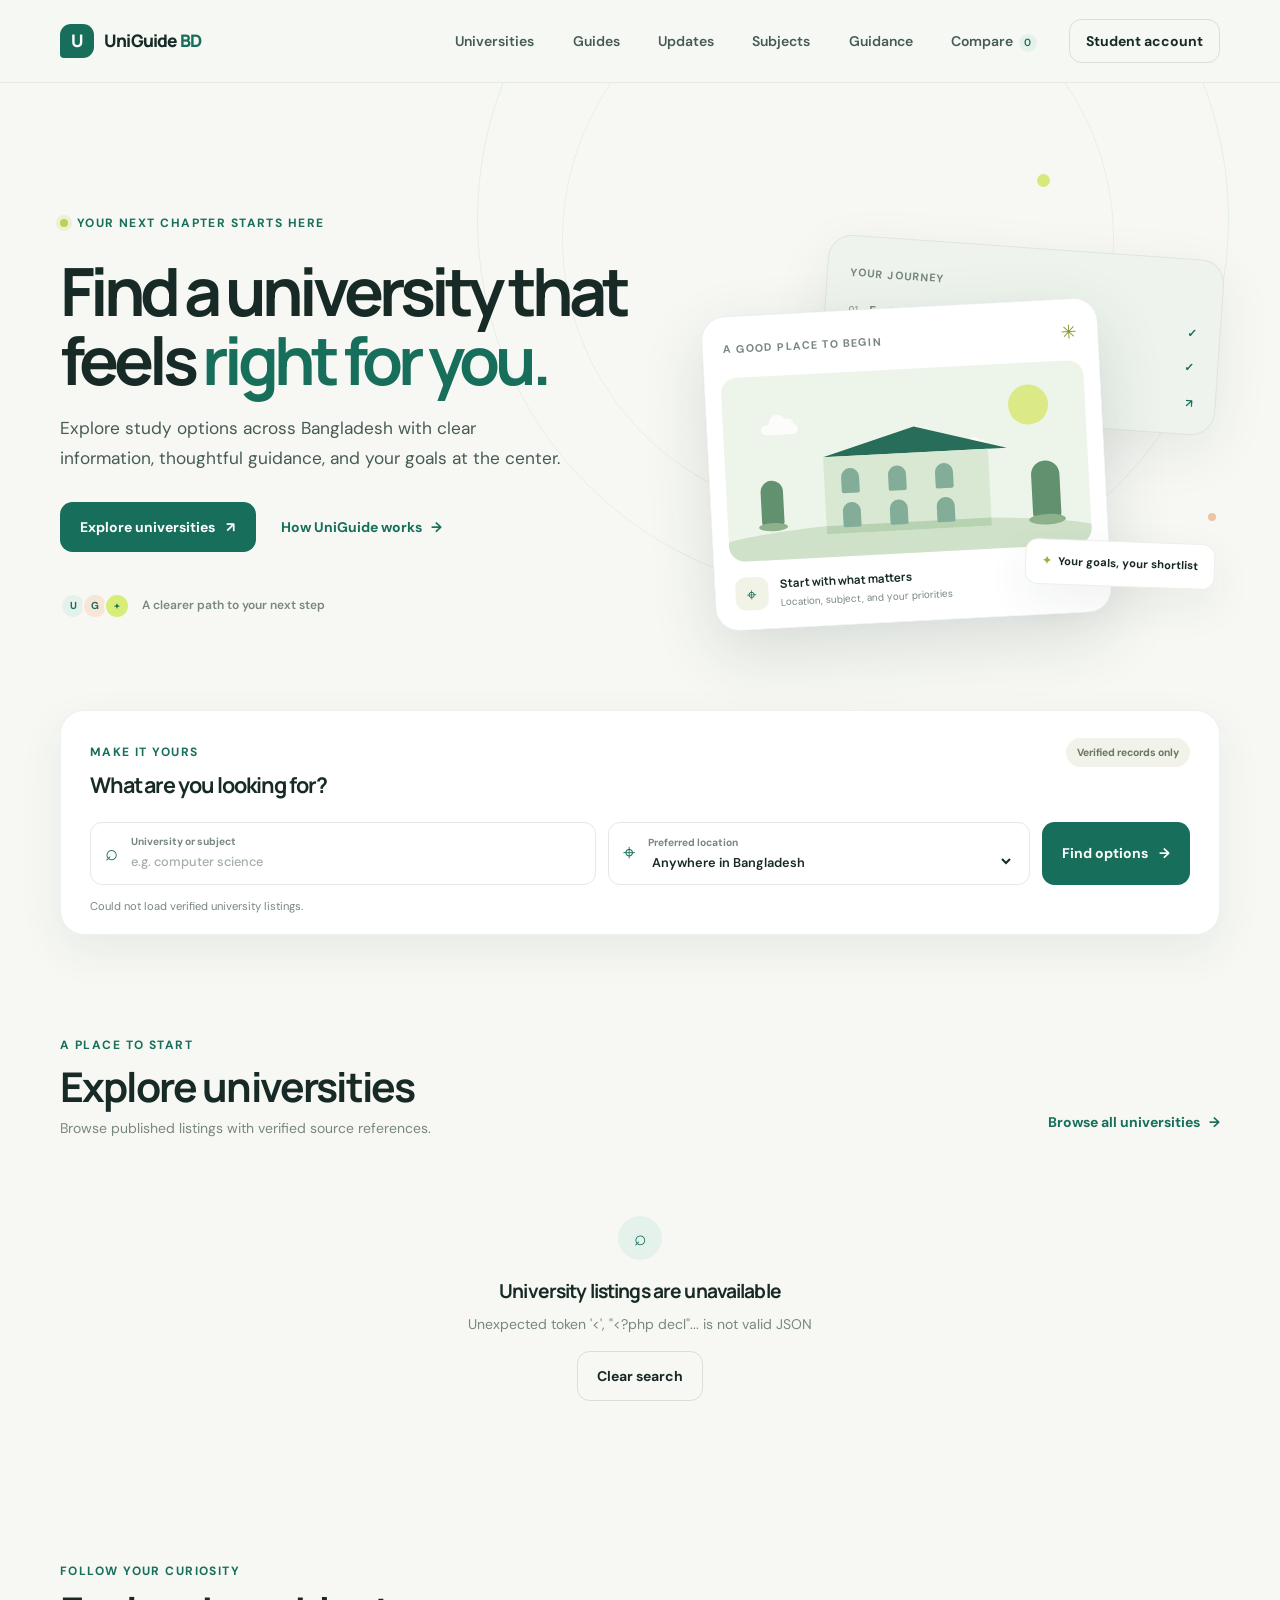
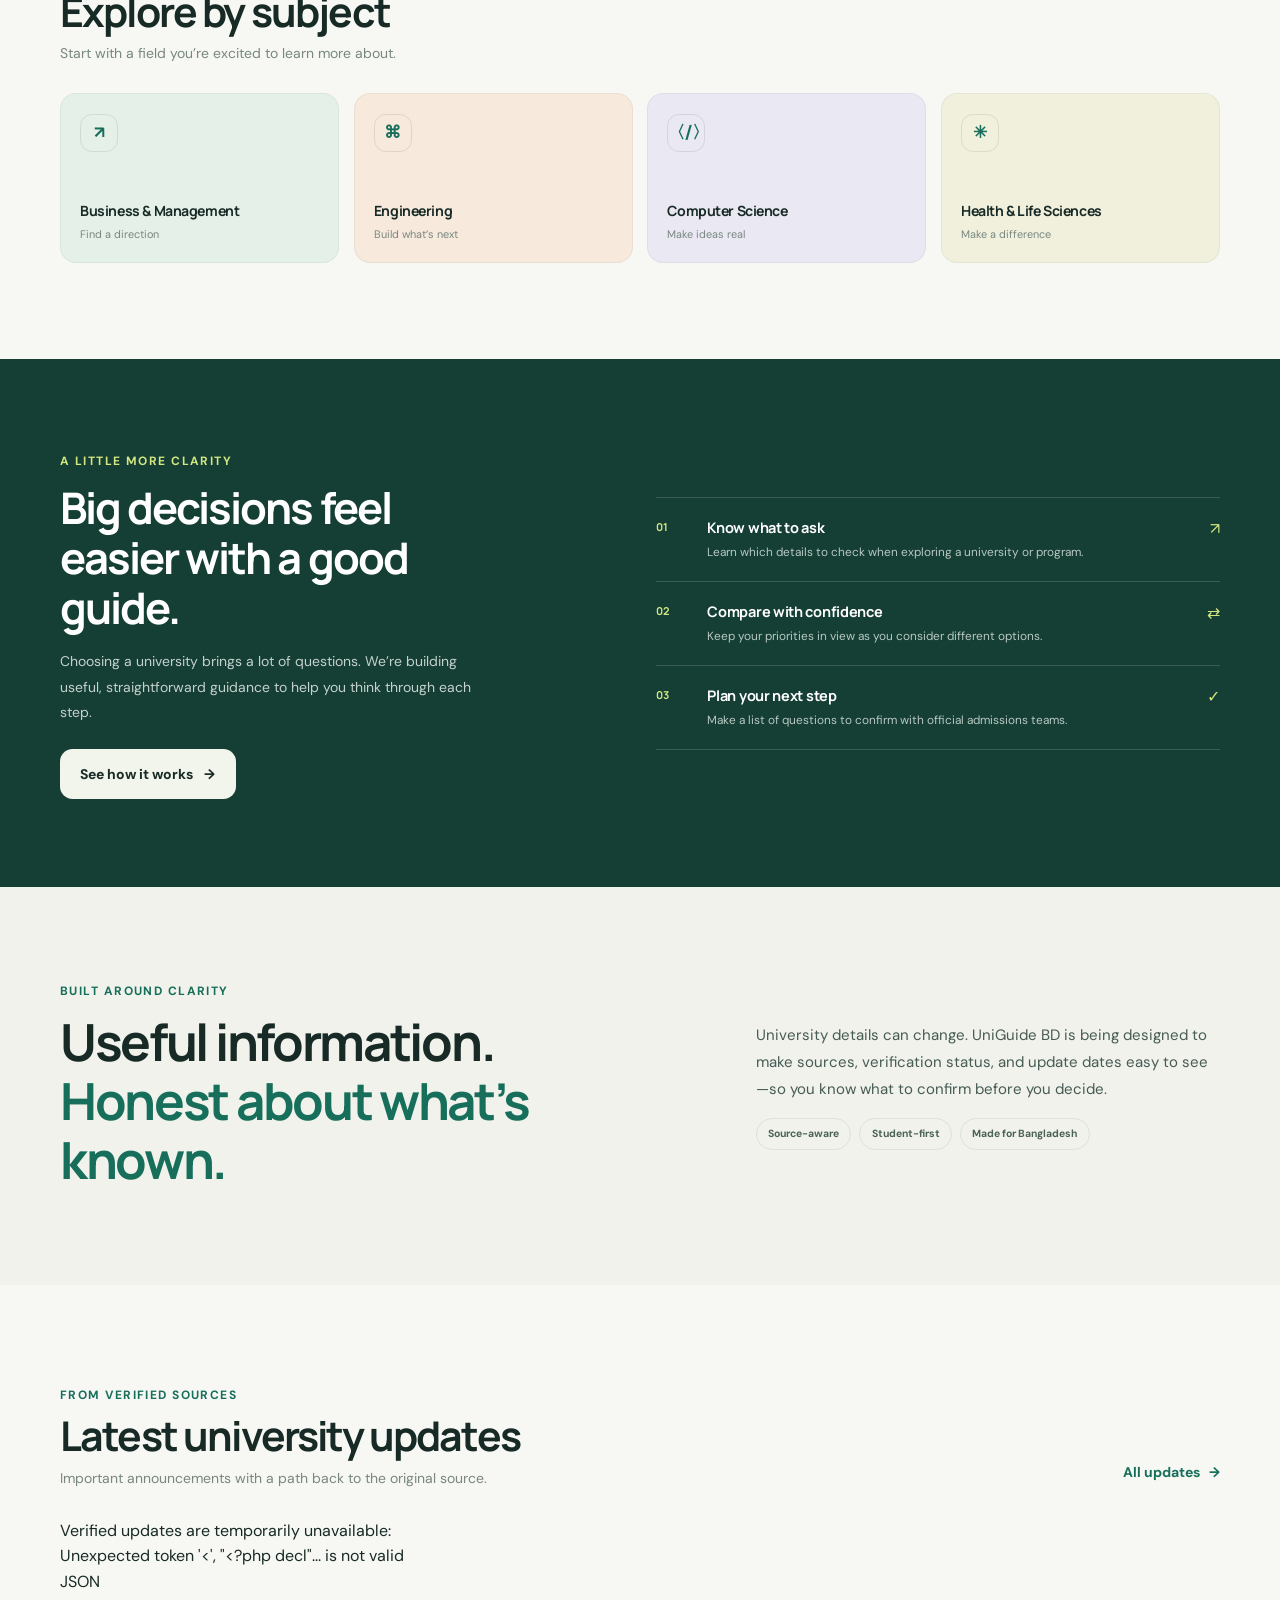
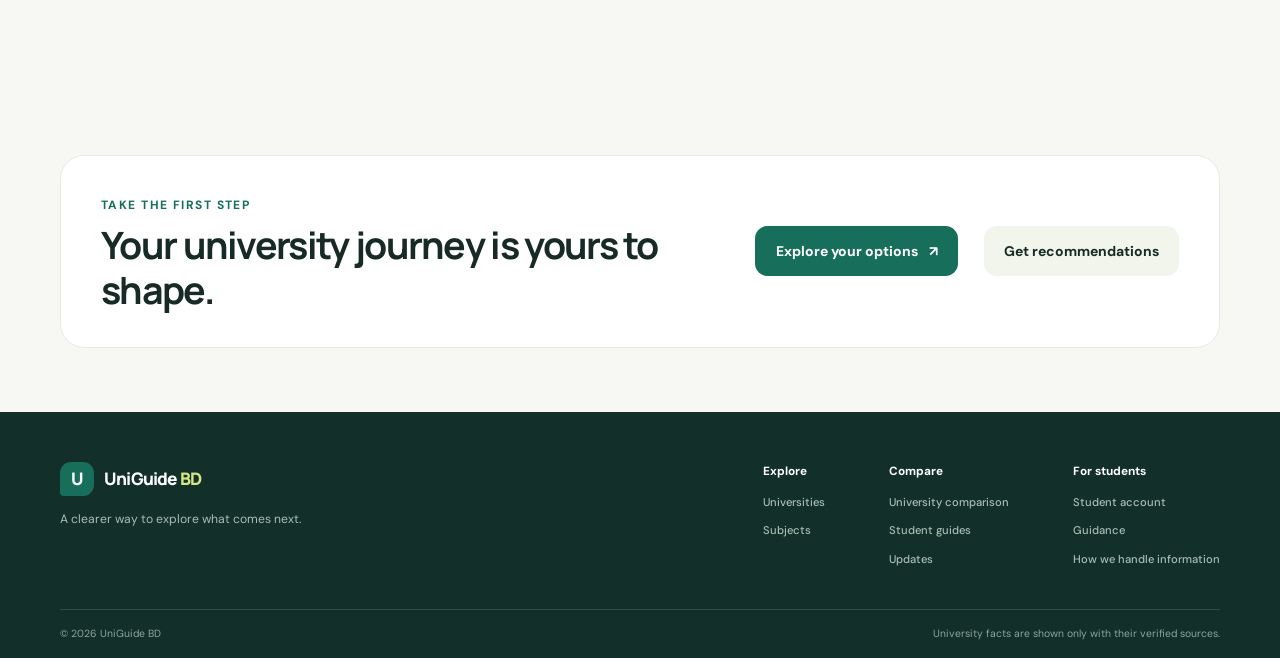
==== commit 9be6cd1e: "Build API-backed catalog and student workflows Co-authored-by: Copilot <223556219+Copilot@users.nore" ====
--- a/public/index.html
+++ b/public/index.html
@@ -15,7 +15,7 @@
   <link rel="stylesheet" href="assets/css/design-system.css">
   <link rel="stylesheet" href="assets/css/site.css">
   <script src="assets/js/shared.js" defer></script>
-  <script src="assets/js/data.js" defer></script>
+  <script src="assets/js/api.js" defer></script>
   <script src="assets/js/app.js" defer></script>
 </head>
 <body>
@@ -32,11 +32,13 @@
       </button>
       <nav class="primary-nav" id="primary-nav" aria-label="Main navigation">
         <a href="universities.html">Universities</a>
+        <a href="guides.html">Guides</a>
+        <a href="news.html">Updates</a>
         <a href="#subjects">Subjects</a>
         <a href="#guidance">Guidance</a>
         <a href="compare.html">Compare <span class="compare-count" data-compare-count>0</span></a>
       </nav>
-      <a class="button button-small button-outline header-action" href="universities.html">Start exploring <span aria-hidden="true">→</span></a>
+      <a class="button button-small button-outline header-action" href="login.html">Student account</a>
     </div>
   </header>
 
@@ -84,7 +86,7 @@
         <form class="search-panel" id="discovery-search">
           <div class="search-heading">
             <div><span class="section-kicker">Make it yours</span><h2 id="search-title">What are you looking for?</h2></div>
-            <span class="demo-badge">Demo experience</span>
+            <span class="demo-badge">Verified records only</span>
           </div>
           <div class="search-fields">
             <label class="search-field">
@@ -104,7 +106,7 @@
             </label>
             <button class="button button-primary search-submit" type="submit">Find options <span aria-hidden="true">→</span></button>
           </div>
-          <p class="search-helper" id="search-status" role="status">Search the illustrative sample below. University details are demo content and need verification.</p>
+          <p class="search-helper" id="search-status" role="status">Search the verified directory by university, subject, or location.</p>
         </form>
       </div>
     </section>
@@ -112,13 +114,12 @@
     <section class="section universities-section" aria-labelledby="universities-title">
       <div class="container">
         <div class="section-heading">
-          <div><span class="section-kicker">A place to start</span><h2 id="universities-title">Explore universities</h2><p>A small sample to help you picture your options.</p></div>
+          <div><span class="section-kicker">A place to start</span><h2 id="universities-title">Explore universities</h2><p>Browse published listings with verified source references.</p></div>
           <a class="text-link" href="universities.html">Browse all universities <span aria-hidden="true">→</span></a>
         </div>
-        <div class="demo-notice"><span aria-hidden="true">ⓘ</span> <span>Illustrative demo content. These examples are not verified listings; check official university sources before making decisions.</span></div>
         <div class="university-grid" id="university-list" aria-live="polite"></div>
         <div class="empty-state" id="empty-state" hidden>
-          <span class="empty-icon" aria-hidden="true">⌕</span><h3>No sample options match yet</h3><p>Try a different search or clear the location filter.</p>
+          <span class="empty-icon" aria-hidden="true">⌕</span><h3>No verified listings yet</h3><p>The catalog will show universities once the team has entered and verified source-backed information.</p>
           <button class="button button-outline" id="clear-search" type="button">Clear search</button>
         </div>
       </div>
@@ -156,17 +157,24 @@
       </div>
     </section>
 
+    <section class="section" aria-labelledby="latest-updates-title">
+      <div class="container">
+        <div class="section-heading"><div><span class="section-kicker">From verified sources</span><h2 id="latest-updates-title">Latest university updates</h2><p>Important announcements with a path back to the original source.</p></div><a class="text-link" href="news.html">All updates <span aria-hidden="true">→</span></a></div>
+        <div class="catalog-card-grid" id="latest-updates" aria-live="polite"><p class="catalog-meta">Loading verified updates…</p></div>
+      </div>
+    </section>
+
     <section class="closing-cta">
-      <div class="container closing-inner"><div><span class="section-kicker">Take the first step</span><h2>Your university journey is yours to shape.</h2></div><a class="button button-primary" href="universities.html">Explore your options <span aria-hidden="true">↗</span></a></div>
+      <div class="container closing-inner"><div><span class="section-kicker">Take the first step</span><h2>Your university journey is yours to shape.</h2></div><div class="hero-actions"><a class="button button-primary" href="universities.html">Explore your options <span aria-hidden="true">↗</span></a><a class="button button-light" href="login.html">Get recommendations</a></div></div>
     </section>
   </main>
 
   <footer class="site-footer">
     <div class="container footer-main">
       <div class="footer-brand"><a class="brand brand-light" href="index.html"><span class="brand-mark" aria-hidden="true">U</span><span>UniGuide<span class="brand-country"> BD</span></span></a><p>A clearer way to explore what comes next.</p></div>
-      <div class="footer-links"><div><strong>Explore</strong><a href="universities.html">Universities</a><a href="#subjects">Subjects</a></div><div><strong>Compare</strong><a href="compare.html">University comparison</a><a href="university.html?id=nsu">Sample profile</a></div><div><strong>For students</strong><a href="#guidance">Guidance</a><a href="#about">How we handle information</a></div></div>
+      <div class="footer-links"><div><strong>Explore</strong><a href="universities.html">Universities</a><a href="#subjects">Subjects</a></div><div><strong>Compare</strong><a href="compare.html">University comparison</a><a href="guides.html">Student guides</a><a href="news.html">Updates</a></div><div><strong>For students</strong><a href="login.html">Student account</a><a href="#guidance">Guidance</a><a href="#about">How we handle information</a></div></div>
     </div>
-    <div class="container footer-bottom"><span>© <span id="current-year"></span> UniGuide BD</span><span>Demo interface — content shown is illustrative, not verified advice.</span></div>
+    <div class="container footer-bottom"><span>© <span id="current-year"></span> UniGuide BD</span><span>University facts are shown only with their verified sources.</span></div>
   </footer>
 </body>
 </html>
--- a/public/assets/css/site.css
+++ b/public/assets/css/site.css
@@ -1,3 +1,4 @@
+[hidden] { display: none !important; }
 .container { width: min(var(--content-width), calc(100% - 3rem)); margin: 0 auto; }
 .sr-only { position: absolute; width: 1px; height: 1px; padding: 0; margin: -1px; overflow: hidden; clip: rect(0, 0, 0, 0); white-space: nowrap; border: 0; }
 .skip-link { position: fixed; z-index: 20; top: 0.75rem; left: 0.75rem; padding: 0.7rem 1rem; background: var(--color-ink); color: white; border-radius: var(--radius-sm); transform: translateY(-160%); }
@@ -132,7 +133,32 @@
 .empty-icon { width: 44px; height: 44px; display: grid; place-items: center; margin: 0 auto 1rem; border-radius: 50%; background: var(--color-primary-soft); color: var(--color-primary); font-size: 1.3rem; }
 .empty-state h3 { margin-bottom: 0.4rem; font-size: 1.2rem; }
 .empty-state p { margin-bottom: 1rem; color: var(--color-muted); font-size: var(--text-sm); }
-
+.auth-layout { display: grid; place-items: start center; }
+.auth-panel { width: min(100%, 560px); padding: clamp(1.3rem, 4vw, 2.2rem); }
+.auth-panel h1 { margin: 0.55rem 0; font-size: clamp(2rem, 4vw, 2.7rem); }
+.auth-tabs { display: flex; gap: 0.6rem; margin: 1.4rem 0; }
+.auth-tabs .is-active { border-color: var(--color-primary); color: var(--color-primary); }
+#login-form, #register-form { display: grid; gap: 1rem; }
+#login-form label, #register-form label, .student-profile-form label { display: grid; gap: 0.4rem; color: var(--color-ink-soft); font-size: var(--text-sm); font-weight: 600; }
+#login-form input, #register-form input, .student-profile-form input, .student-profile-form select, .student-profile-form textarea, .admin-form input, .admin-form select, .admin-form textarea { width: 100%; min-height: 44px; padding: 0.65rem 0.75rem; border: 1px solid var(--color-line); border-radius: 0.65rem; background: white; color: var(--color-ink); }
+#auth-status, #profile-status, #account-status { min-height: 1.5em; color: var(--color-primary); }
+.student-layout { display: grid; grid-template-columns: minmax(0, 1.35fr) minmax(270px, 0.8fr); gap: 1.2rem; }
+.student-layout > .profile-panel { padding: clamp(1.1rem, 3vw, 1.8rem); }
+.student-sidebar { display: grid; align-content: start; gap: 1.2rem; }
+.student-profile-form { display: grid; grid-template-columns: repeat(2, minmax(0, 1fr)); gap: 0.85rem; }
+.student-profile-form button { grid-column: 1 / -1; justify-self: start; }
+.completion-track { display: grid; gap: 0.4rem; margin: 0 0 1.2rem; color: var(--color-muted); font-size: var(--text-xs); }
+.completion-track progress { width: 100%; accent-color: var(--color-primary); }
+.student-wide { grid-column: 1 / -1; }
+.student-list { display: grid; gap: 0.75rem; padding: 0; list-style: none; }
+.student-list > li, .student-list > article { display: flex; align-items: flex-start; justify-content: space-between; gap: 0.8rem; padding: 0.75rem 0; border-bottom: 1px solid var(--color-line); }
+.student-list > article { display: grid; }
+.student-list h3 { margin: 0; font-size: var(--text-md); }
+.text-button { padding: 0; border: 0; background: none; color: var(--color-primary); font-size: var(--text-xs); font-weight: 700; cursor: pointer; }
+.account-actions { border-color: #e4d8d1; }
+.directory-pagination { display: flex; align-items: center; justify-content: center; gap: 1rem; margin-top: 2rem; }
+.directory-pagination [data-page-label] { min-width: 7rem; color: var(--color-ink-soft); text-align: center; font-size: var(--text-sm); }
+.directory-pagination button:disabled { opacity: 0.5; cursor: not-allowed; transform: none; }
 .subjects-section { padding-top: 0.7rem; }
 .subject-grid { display: grid; grid-template-columns: repeat(4, minmax(0, 1fr)); gap: 0.9rem; }
 .subject-card { position: relative; min-height: 170px; display: flex; flex-direction: column; align-items: flex-start; justify-content: space-between; padding: 1.2rem; border: 1px solid rgba(31, 65, 50, 0.06); border-radius: var(--radius-md); transition: transform 180ms ease, box-shadow 180ms ease; }
@@ -281,6 +307,7 @@
 .compare-checkbox { display: inline-flex; align-items: center; gap: 0.4rem; color: var(--color-ink-soft); font-size: 0.7rem; font-weight: 700; cursor: pointer; }
 .compare-checkbox input { width: 16px; height: 16px; accent-color: var(--color-primary); }
 .compare-bar { position: sticky; z-index: 3; bottom: 1rem; display: flex; align-items: center; justify-content: space-between; gap: 1rem; margin-top: 1.5rem; padding: 0.8rem 1rem; border: 1px solid rgba(23, 111, 91, .15); border-radius: var(--radius-md); background: rgba(255,255,255,.96); box-shadow: var(--shadow-card); }
+.compare-actions { display: flex; flex-wrap: wrap; gap: 0.6rem; }
 .compare-bar strong, .compare-bar small { display: block; }
 .compare-bar strong { font-family: var(--font-heading); font-size: 0.8rem; }
 .compare-bar small { margin-top: 0.1rem; color: var(--color-muted); font-size: 0.66rem; }
@@ -365,7 +392,7 @@
   .directory-filters label:last-child { border-bottom: 0; }
   .directory-toolbar { align-items: flex-start; flex-direction: column; }
   .compare-bar { align-items: flex-start; flex-direction: column; }
-  .compare-bar .button { width: 100%; }
+  .compare-actions, .compare-actions .button { width: 100%; }
   .directory-grid.is-list .directory-card { grid-template-columns: 1fr; }
   .directory-grid.is-list .card-art { height: 130px; }
   .profile-panel { padding: 1.15rem; }
@@ -375,3 +402,59 @@
 }
 .directory-grid .university-card:last-child { display: block; }
 .directory-grid.is-list .university-card:last-child { display: grid; }
+
+.admin-layout { display: grid; grid-template-columns: minmax(210px, 0.28fr) minmax(0, 1fr); align-items: start; gap: 1.2rem; }
+.admin-sidebar, .admin-main { padding: clamp(1.1rem, 3vw, 1.8rem); }
+.admin-sidebar label, .admin-toolbar label, .catalog-filters label { display: grid; gap: 0.4rem; color: var(--color-ink-soft); font-size: var(--text-sm); font-weight: 600; }
+.admin-sidebar select { width: 100%; margin-top: 0.75rem; padding: 0.7rem; border: 1px solid var(--color-line); border-radius: 0.65rem; background: white; }
+.admin-hint { margin: 0.8rem 0 0; color: var(--color-muted); font-size: var(--text-xs); line-height: 1.6; }
+.admin-heading { display: flex; align-items: center; justify-content: space-between; gap: 1rem; }
+.admin-heading h2 { margin: 0.3rem 0; }
+.admin-toolbar { display: flex; flex-wrap: wrap; align-items: end; gap: 0.7rem; margin: 1.2rem 0; }
+.admin-toolbar label { min-width: 130px; flex: 1; }
+.admin-toolbar input, .admin-toolbar select, .catalog-filters input, .catalog-filters select { min-height: 44px; padding: 0.6rem 0.7rem; border: 1px solid var(--color-line); border-radius: 0.65rem; background: white; color: var(--color-ink); }
+.admin-table-scroll { overflow-x: auto; border: 1px solid var(--color-line); border-radius: var(--radius-md); background: white; }
+.admin-table { width: 100%; border-collapse: collapse; text-align: left; }
+.admin-table th, .admin-table td { min-width: 110px; padding: 0.8rem; border-bottom: 1px solid var(--color-line); font-size: var(--text-xs); vertical-align: top; }
+.admin-table th { background: #f3f6f0; text-transform: capitalize; }
+.admin-table tr:last-child td { border-bottom: 0; }
+.admin-table td:last-child { min-width: 125px; white-space: nowrap; }
+.admin-table td:last-child .text-button { margin-right: 0.35rem; }
+.admin-form { display: grid; gap: 1rem; width: min(100%, 620px); max-height: 85vh; overflow-y: auto; padding: clamp(1.1rem, 3vw, 1.8rem); }
+#record-dialog, #details-dialog, #delete-account-dialog { width: min(92vw, 680px); max-height: 90vh; padding: 0; border: 1px solid var(--color-line); border-radius: var(--radius-md); background: var(--color-paper); color: var(--color-ink); box-shadow: var(--shadow-float); }
+#details-dialog { width: min(92vw, 600px); }
+#details-dialog > .profile-panel { max-height: 85vh; overflow-y: auto; padding: clamp(1.1rem, 3vw, 1.8rem); }
+#details-dialog dt { margin-top: 0.8rem; color: var(--color-muted); font-size: var(--text-xs); text-transform: capitalize; }
+#details-dialog dd { margin: 0.15rem 0 0; white-space: pre-wrap; overflow-wrap: anywhere; }
+.admin-form #record-fields { display: grid; grid-template-columns: repeat(2, minmax(0, 1fr)); gap: 0.75rem; }
+.admin-form #record-fields label { display: grid; gap: 0.35rem; color: var(--color-ink-soft); font-size: var(--text-xs); font-weight: 600; }
+.admin-form #record-fields label:has(textarea) { grid-column: 1 / -1; }
+.admin-form input:focus, .admin-form select:focus, .admin-form textarea:focus, .admin-toolbar input:focus, .admin-toolbar select:focus, .catalog-filters input:focus, .catalog-filters select:focus { outline: 3px solid rgba(23, 111, 91, 0.18); border-color: var(--color-primary); }
+.admin-form-actions { display: flex; justify-content: flex-end; gap: 0.7rem; }
+.admin-checkbox-label { display: flex !important; align-items: center; gap: 0.6rem !important; }
+.admin-checkbox-label input { width: 18px !important; min-height: auto !important; }
+dialog::backdrop { background: rgba(15, 33, 27, 0.5); }
+.catalog-filters { display: grid; grid-template-columns: 1.4fr 1fr auto; align-items: end; gap: 0.8rem; margin-bottom: 1.4rem; padding: 1.2rem; border: 1px solid var(--color-line); border-radius: var(--radius-md); background: white; }
+.catalog-status { min-height: 1.5em; color: var(--color-muted); font-size: var(--text-sm); }
+.catalog-card-grid { display: grid; grid-template-columns: repeat(3, minmax(0, 1fr)); gap: 1rem; }
+.catalog-card { display: flex; flex-direction: column; align-items: flex-start; gap: 0.65rem; padding: 1.3rem; border: 1px solid var(--color-line); border-radius: var(--radius-md); background: white; }
+.catalog-card h2 { margin: 0; font-size: 1.2rem; }
+.catalog-card p { margin: 0; color: var(--color-muted); font-size: var(--text-sm); line-height: 1.7; }
+.catalog-card .text-link { margin-top: auto; }
+.catalog-meta { color: var(--color-muted); font-size: var(--text-xs); }
+.catalog-article { max-width: 820px; margin: 2rem auto; padding: clamp(1.3rem, 4vw, 2.5rem); }
+.catalog-article h1 { margin: 0.6rem 0 1rem; font-size: clamp(2rem, 5vw, 3.2rem); line-height: 1.1; }
+.catalog-article-summary { color: var(--color-ink-soft); font-size: 1.1rem; line-height: 1.7; }
+.catalog-article-body { margin: 2rem 0; color: var(--color-ink-soft); line-height: 1.85; white-space: pre-line; }
+
+@media (max-width: 900px) {
+  .admin-layout { grid-template-columns: 1fr; }
+  .catalog-card-grid { grid-template-columns: repeat(2, minmax(0, 1fr)); }
+}
+@media (max-width: 600px) {
+  .catalog-filters { grid-template-columns: 1fr; }
+  .catalog-card-grid { grid-template-columns: 1fr; }
+  .admin-form #record-fields { grid-template-columns: 1fr; }
+  .admin-form #record-fields label:has(textarea) { grid-column: auto; }
+  .admin-toolbar label { min-width: 100%; }
+}
